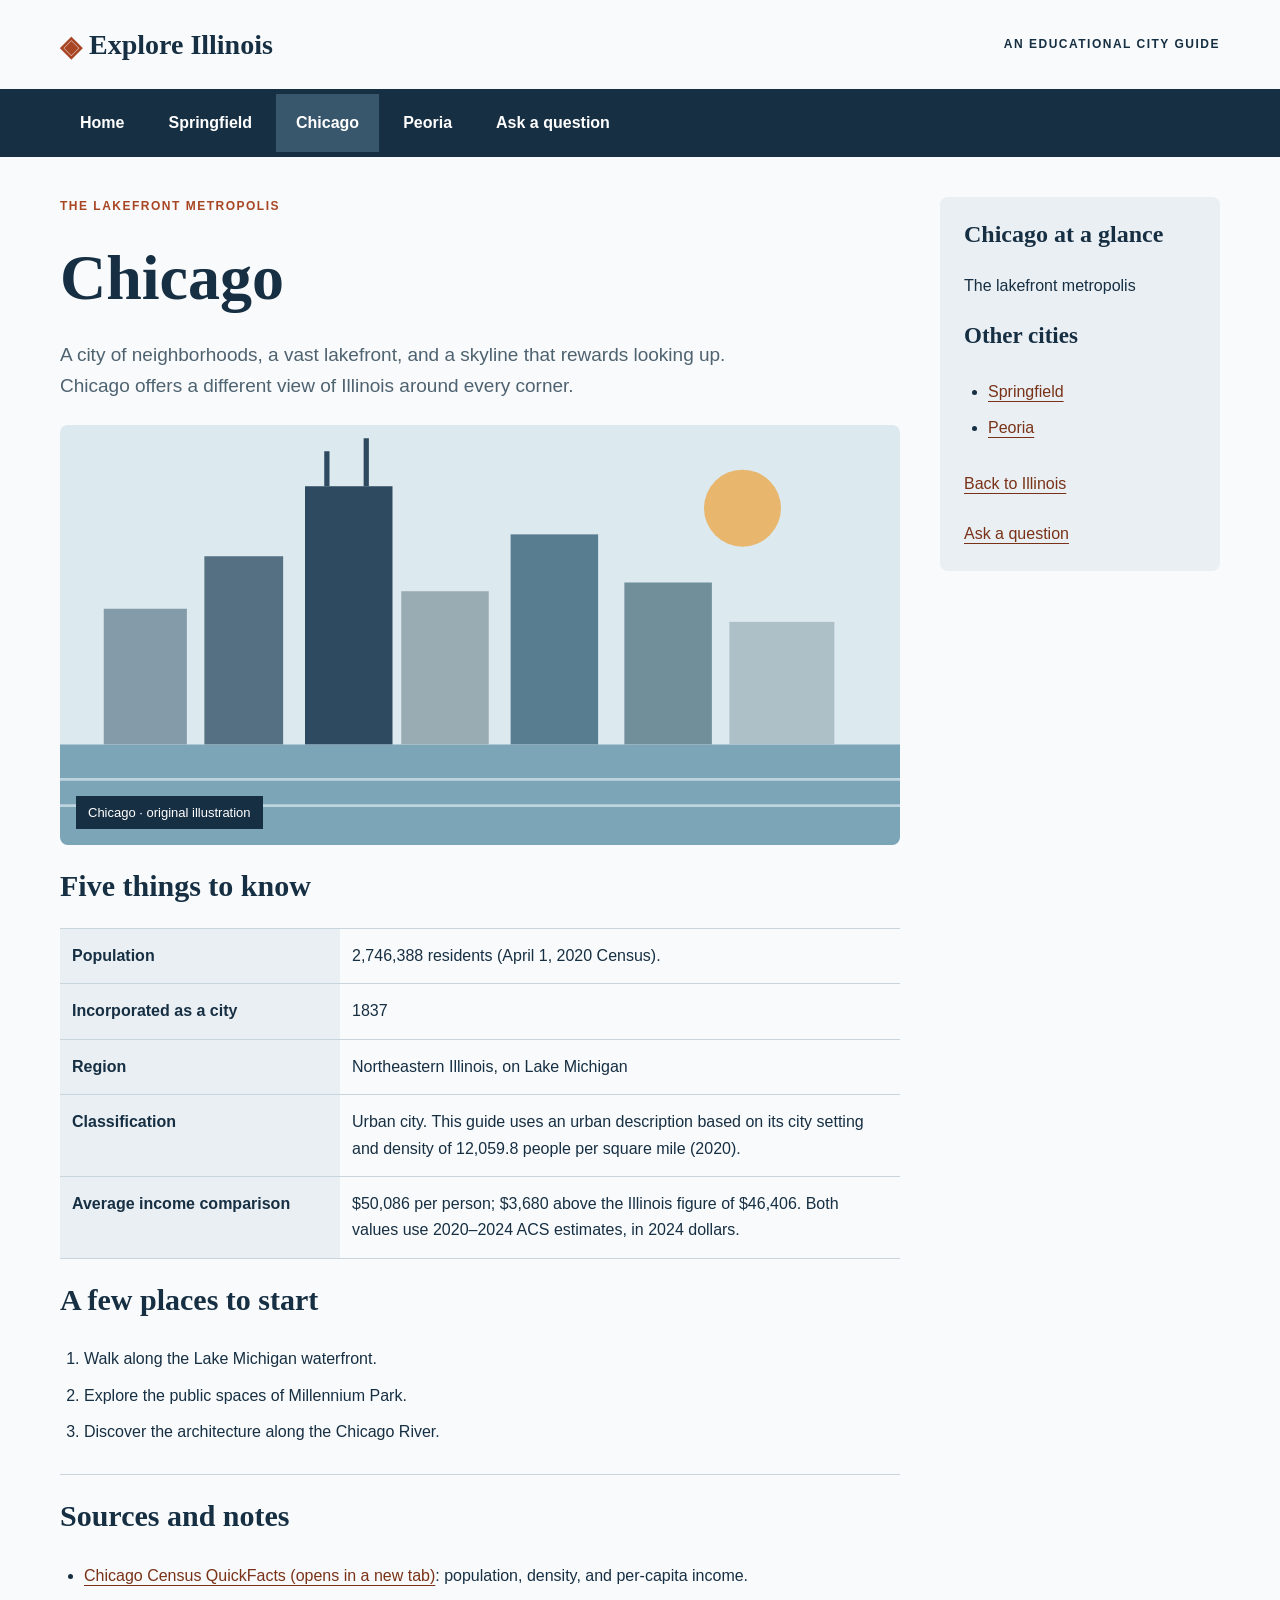
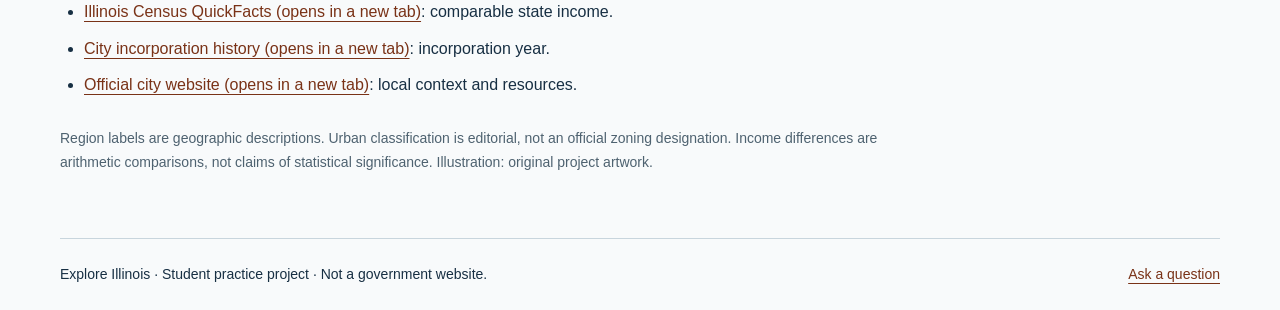
==== chicago.html @ 509b93b6 "Build five-page Illinois guide and local email validation" ====
<!DOCTYPE html>
<html lang="en">
<head>
  <meta charset="utf-8">
  <meta name="viewport" content="width=device-width, initial-scale=1">
  <meta name="description" content="Explore Illinois and three of its cities through this educational website.">
  <title>Chicago | Explore Illinois</title>
  <link rel="stylesheet" href="styles.css">
  <script src="script.js" defer="defer">
</script>
</head>
<body>
  <!-- The same frame and navigation appear on all five pages. -->
  <header class="container site-header">
    <a class="brand" href="index.html">
<span class="site-mark" aria-hidden="true">◈</span> Explore Illinois</a>
    <p class="project-note">An educational city guide</p>
  </header>
  <nav class="nav-bar" aria-label="Main navigation">
<ul class="container nav-list">
<li>
<a href="index.html">Home</a>
</li>
<li>
<a href="springfield.html">Springfield</a>
</li>
<li>
<a href="chicago.html" aria-current="page">Chicago</a>
</li>
<li>
<a href="peoria.html">Peoria</a>
</li>
<li>
<a href="contact.html">Ask a question</a>
</li>
</ul>
</nav>
  <main class="container page-layout">
    <section class="stack" aria-labelledby="page-title">
<p class="eyebrow">The lakefront metropolis</p>
<h1 id="page-title">Chicago</h1>
<p class="lead">A city of neighborhoods, a vast lakefront, and a skyline that rewards looking up. Chicago offers a different view of Illinois around every corner.</p>
<figure class="scene">
<img src="assets/chicago.svg" width="960" height="480" alt="Illustration of the Chicago skyline along Lake Michigan.">
<figcaption class="image-label">Chicago · original illustration</figcaption>
</figure>
<h2>Five things to know</h2>
<dl class="facts">
<dt>Population</dt>
<dd>2,746,388 residents (April 1, 2020 Census).</dd>
<dt>Incorporated as a city</dt>
<dd>1837</dd>
<dt>Region</dt>
<dd>Northeastern Illinois, on Lake Michigan</dd>
<dt>Classification</dt>
<dd>Urban city. This guide uses an urban description based on its city setting and density of 12,059.8 people per square mile (2020).</dd>
<dt>Average income comparison</dt>
<dd>$50,086 per person; $3,680 above the Illinois figure of $46,406. Both values use 2020–2024 ACS estimates, in 2024 dollars.</dd>
</dl>
<h2>A few places to start</h2>
<ol>
<li>Walk along the Lake Michigan waterfront.</li>
<li>Explore the public spaces of Millennium Park.</li>
<li>Discover the architecture along the Chicago River.</li>
</ol>
<section class="sources stack" aria-labelledby="sources-title">
<h2 id="sources-title">Sources and notes</h2>
<ul>
<li>
<a href="https://www.census.gov/quickfacts/chicagocityillinois" target="_blank" rel="noopener noreferrer">Chicago Census QuickFacts (opens in a new tab)</a>: population, density, and per-capita income.</li>
<li>
<a href="https://www.census.gov/quickfacts/illinois" target="_blank" rel="noopener noreferrer">Illinois Census QuickFacts (opens in a new tab)</a>: comparable state income.</li>
<li>
<a href="https://www.chicityclerk.com/about-city-council" target="_blank" rel="noopener noreferrer">City incorporation history (opens in a new tab)</a>: incorporation year.</li>
<li>
<a href="https://www.chicago.gov/" target="_blank" rel="noopener noreferrer">Official city website (opens in a new tab)</a>: local context and resources.</li>
</ul>
<p class="small">Region labels are geographic descriptions. Urban classification is editorial, not an official zoning designation. Income differences are arithmetic comparisons, not claims of statistical significance. Illustration: original project artwork.</p>
</section>
</section>
    <aside class="stack" aria-labelledby="aside-title">
<h2 id="aside-title">Chicago at a glance</h2>
<p>The lakefront metropolis</p>
<h3>Other cities</h3>
<ul>
<li>
<a href="springfield.html">Springfield</a>
</li>
<li>
<a href="peoria.html">Peoria</a>
</li>
</ul>
<p>
<a href="index.html">Back to Illinois</a>
</p>
<p>
<a href="contact.html">Ask a question</a>
</p>
</aside>
  </main>
  <footer class="container site-footer">
<p>Explore Illinois · Student practice project · Not a government website.</p>
<a href="contact.html">Ask a question</a>
</footer>
</body>
</html>
---- styles.css ----
/* Shared colors and type keep the five pages consistent. */
:root { --ink: #172f43; --muted: #4e6270; --paper: #f8fafb; --line: #c8d5dd; --accent: #a84624; }
* { box-sizing: border-box; }
body { margin: 0; background: var(--paper); color: var(--ink); font: 16px/1.65 Arial, sans-serif; }
h1, h2, h3, p, ul, ol, figure, dl { margin: 0; }
h1, h2, h3 { font-family: Georgia, serif; line-height: 1.15; }
h1 { font-size: clamp(38px, 5vw, 64px); }
h2 { font-size: 30px; }
h3 { font-size: 23px; }
a { color: #793217; text-underline-offset: 4px; }
a:hover { text-decoration-thickness: 2px; }
:focus-visible { outline: 3px solid var(--accent); outline-offset: 4px; }
.container { width: min(1160px, calc(100% - 40px)); margin-inline: auto; }
.site-header { padding-block: 28px; display: flex; justify-content: space-between; align-items: center; gap: 24px; }
.brand { color: var(--ink); font: bold 28px Georgia, serif; text-decoration: none; }
/* Relative positioning nudges the small site mark into optical alignment. */
.site-mark { position: relative; top: 2px; display: inline-block; color: var(--accent); }
.project-note, .eyebrow { font-size: 12px; font-weight: bold; letter-spacing: 1.5px; text-transform: uppercase; }
.nav-bar { background: var(--ink); }
.nav-list { display: flex; flex-wrap: wrap; list-style: none; padding: 0; gap: 4px; }
.nav-list a { display: block; padding: 16px 20px; color: white; font-weight: bold; text-decoration: none; }
/* Rollover makes navigation respond visibly to a pointer. */
.nav-list a:hover, .nav-list a[aria-current="page"] { background: #38566c; }
.page-layout { display: grid; grid-template-columns: minmax(0, 3fr) minmax(230px, 1fr); gap: 40px; padding-block: 40px 64px; align-items: start; }
.stack { display: flex; flex-direction: column; gap: 24px; min-width: 0; }
.eyebrow { color: var(--accent); }
.lead { color: var(--muted); font-size: 19px; max-width: 65ch; }
.scene { position: relative; }
.scene img { display: block; width: 100%; height: auto; border-radius: 8px; }
/* Absolute positioning places a readable caption on the illustration. */
.image-label { position: absolute; bottom: 16px; left: 16px; padding: 6px 12px; color: white; background: var(--ink); font-size: 13px; }
aside { padding: 24px; background: #e9eff3; border-radius: 8px; }
aside h2 { font-size: 24px; }
ul, ol { padding-left: 24px; }
li { padding-block: 5px; }
.city-cards { display: grid; gap: 16px; }
.city-card { display: flex; align-items: center; gap: 20px; border: 1px solid var(--line); padding: 20px; border-radius: 6px; background: white; }
.city-card img { width: 130px; height: 90px; object-fit: cover; border-radius: 4px; }
.city-card div { display: grid; gap: 8px; }
.intro { display: flow-root; }
/* A floated state illustration lets the introduction wrap beside it. */
.state-image { float: left; width: 112px; height: 136px; margin: 0 20px 12px 0; }
.facts { display: grid; grid-template-columns: 1fr 2fr; border-top: 1px solid var(--line); }
.facts dt, .facts dd { padding: 14px 12px; border-bottom: 1px solid var(--line); margin: 0; }
.facts dt { font-weight: bold; background: #e9eff3; }
.table-scroll { overflow-x: auto; }
table { width: 100%; border-collapse: collapse; background: white; }
caption { text-align: left; font-weight: bold; padding-bottom: 12px; }
th, td { padding: 12px; border: 1px solid var(--line); text-align: left; }
thead { background: #e9eff3; }
.numeric { text-align: right; font-variant-numeric: tabular-nums; }
.small { font-size: 14px; color: var(--muted); }
.sources { border-top: 1px solid var(--line); padding-top: 24px; }
#contact-form { display: grid; grid-template-columns: 1fr 1fr; gap: 20px; padding: 24px; border: 1px solid var(--line); border-radius: 8px; background: white; }
.field { display: flex; flex-direction: column; gap: 8px; min-width: 0; }
.full { grid-column: 1 / -1; }
label { font-weight: bold; }
input, textarea { padding: 12px; width: 100%; min-width: 0; border: 1px solid #708390; border-radius: 4px; background: white; color: var(--ink); font: inherit; }
textarea { resize: vertical; min-height: 150px; }
button { width: fit-content; padding: 12px 24px; border: 0; border-radius: 4px; background: var(--accent); color: white; font: bold 16px/1.5 Arial, sans-serif; cursor: pointer; }
button:hover { background: #793217; }
button:disabled { opacity: .6; cursor: default; }
.site-footer { border-top: 1px solid var(--line); padding-block: 24px; display: flex; flex-wrap: wrap; justify-content: space-between; gap: 16px; font-size: 14px; }
@media (max-width: 760px) {
  .page-layout { grid-template-columns: 1fr; gap: 32px; padding-top: 28px; }
  .site-header { align-items: flex-start; flex-direction: column; gap: 8px; }
  .nav-list a { padding: 12px; }
  .city-card { align-items: flex-start; }
  .city-card img { width: 90px; height: 80px; }
  #contact-form { grid-template-columns: 1fr; padding: 20px; }
  .facts { grid-template-columns: 1fr; }
  .facts dt { padding-bottom: 4px; border-bottom: 0; }
  .facts dd { padding-top: 4px; }
  table { table-layout: fixed; }
  th, td { padding: 6px; font-size: 12px; overflow-wrap: anywhere; }
}
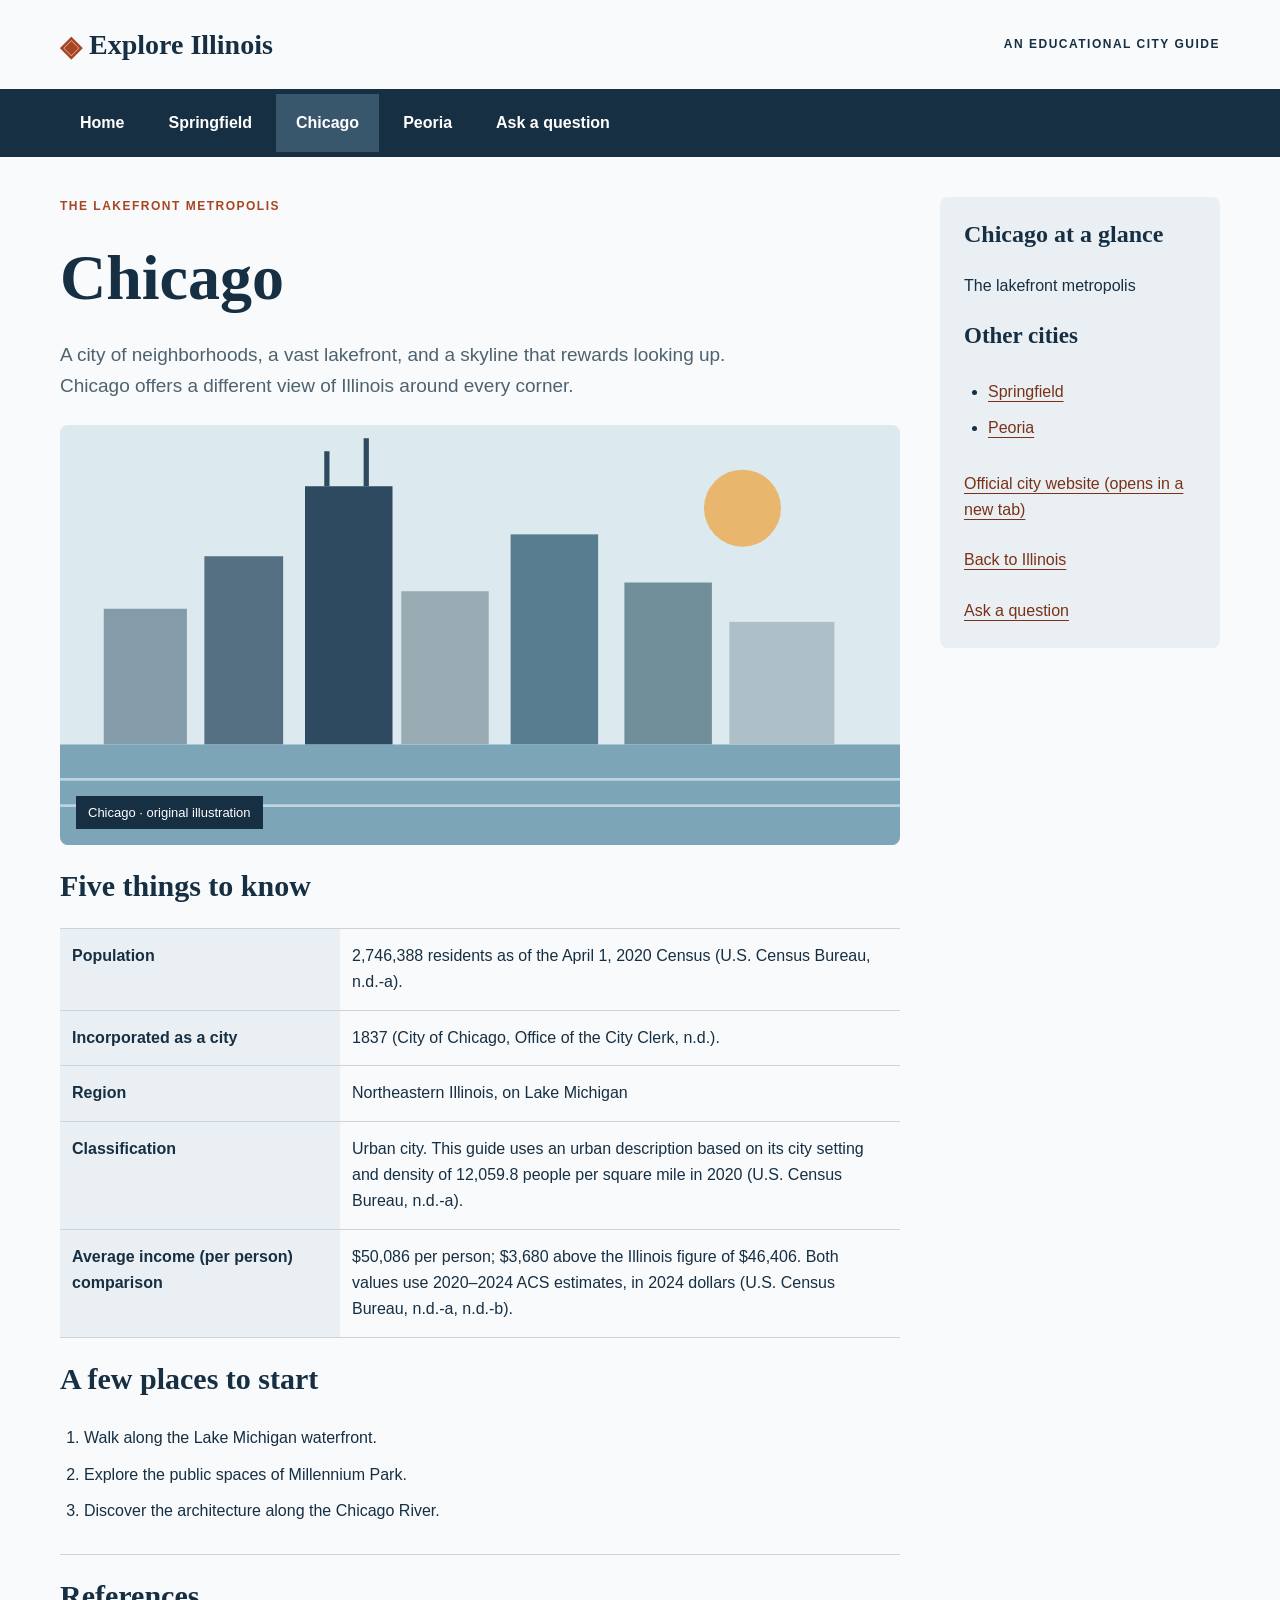
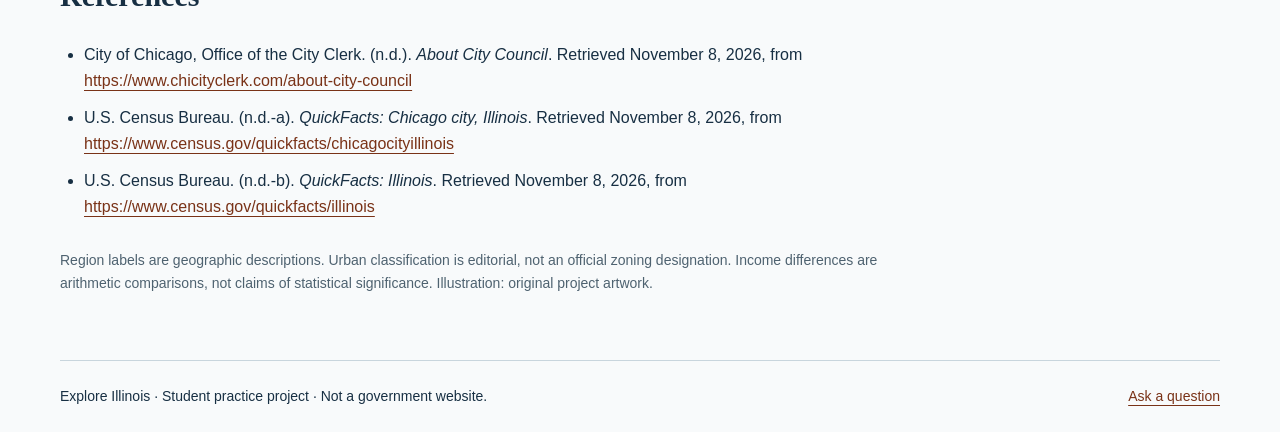
==== commit e6da25af: "Sync site files with GitLab working at 0e61d43" ====
--- a/chicago.html
+++ b/chicago.html
@@ -47,15 +47,15 @@
 <h2>Five things to know</h2>
 <dl class="facts">
 <dt>Population</dt>
-<dd>2,746,388 residents (April 1, 2020 Census).</dd>
+<dd>2,746,388 residents as of the April 1, 2020 Census (U.S. Census Bureau, n.d.-a).</dd>
 <dt>Incorporated as a city</dt>
-<dd>1837</dd>
+<dd>1837 (City of Chicago, Office of the City Clerk, n.d.).</dd>
 <dt>Region</dt>
 <dd>Northeastern Illinois, on Lake Michigan</dd>
 <dt>Classification</dt>
-<dd>Urban city. This guide uses an urban description based on its city setting and density of 12,059.8 people per square mile (2020).</dd>
-<dt>Average income comparison</dt>
-<dd>$50,086 per person; $3,680 above the Illinois figure of $46,406. Both values use 2020–2024 ACS estimates, in 2024 dollars.</dd>
+<dd>Urban city. This guide uses an urban description based on its city setting and density of 12,059.8 people per square mile in 2020 (U.S. Census Bureau, n.d.-a).</dd>
+<dt>Average income (per person) comparison</dt>
+<dd>$50,086 per person; $3,680 above the Illinois figure of $46,406. Both values use 2020–2024 ACS estimates, in 2024 dollars (U.S. Census Bureau, n.d.-a, n.d.-b).</dd>
 </dl>
 <h2>A few places to start</h2>
 <ol>
@@ -64,19 +64,13 @@
 <li>Discover the architecture along the Chicago River.</li>
 </ol>
 <section class="sources stack" aria-labelledby="sources-title">
-<h2 id="sources-title">Sources and notes</h2>
-<ul>
-<li>
-<a href="https://www.census.gov/quickfacts/chicagocityillinois" target="_blank" rel="noopener noreferrer">Chicago Census QuickFacts (opens in a new tab)</a>: population, density, and per-capita income.</li>
-<li>
-<a href="https://www.census.gov/quickfacts/illinois" target="_blank" rel="noopener noreferrer">Illinois Census QuickFacts (opens in a new tab)</a>: comparable state income.</li>
-<li>
-<a href="https://www.chicityclerk.com/about-city-council" target="_blank" rel="noopener noreferrer">City incorporation history (opens in a new tab)</a>: incorporation year.</li>
-<li>
-<a href="https://www.chicago.gov/" target="_blank" rel="noopener noreferrer">Official city website (opens in a new tab)</a>: local context and resources.</li>
+<h2 id="sources-title">References</h2>
+<ul class="references">
+<li>City of Chicago, Office of the City Clerk. (n.d.). <cite>About City Council</cite>. Retrieved November 8, 2026, from <a href="https://www.chicityclerk.com/about-city-council" target="_blank" rel="noopener noreferrer">https://www.chicityclerk.com/about-city-council</a></li>
+<li>U.S. Census Bureau. (n.d.-a). <cite>QuickFacts: Chicago city, Illinois</cite>. Retrieved November 8, 2026, from <a href="https://www.census.gov/quickfacts/chicagocityillinois" target="_blank" rel="noopener noreferrer">https://www.census.gov/quickfacts/chicagocityillinois</a></li>
+<li>U.S. Census Bureau. (n.d.-b). <cite>QuickFacts: Illinois</cite>. Retrieved November 8, 2026, from <a href="https://www.census.gov/quickfacts/illinois" target="_blank" rel="noopener noreferrer">https://www.census.gov/quickfacts/illinois</a></li>
 </ul>
-<p class="small">Region labels are geographic descriptions. Urban classification is editorial, not an official zoning designation. Income differences are arithmetic comparisons, not claims of statistical significance. Illustration: original project artwork.</p>
-</section>
+<p class="small">Region labels are geographic descriptions. Urban classification is editorial, not an official zoning designation. Income differences are arithmetic comparisons, not claims of statistical significance. Illustration: original project artwork.</p></section>
 </section>
     <aside class="stack" aria-labelledby="aside-title">
 <h2 id="aside-title">Chicago at a glance</h2>
@@ -91,6 +85,9 @@
 </li>
 </ul>
 <p>
+<a href="https://www.chicago.gov/" target="_blank" rel="noopener noreferrer">Official city website (opens in a new tab)</a>
+</p>
+<p>
 <a href="index.html">Back to Illinois</a>
 </p>
 <p>
@@ -103,4 +100,4 @@
 <a href="contact.html">Ask a question</a>
 </footer>
 </body>
-</html>+</html>
